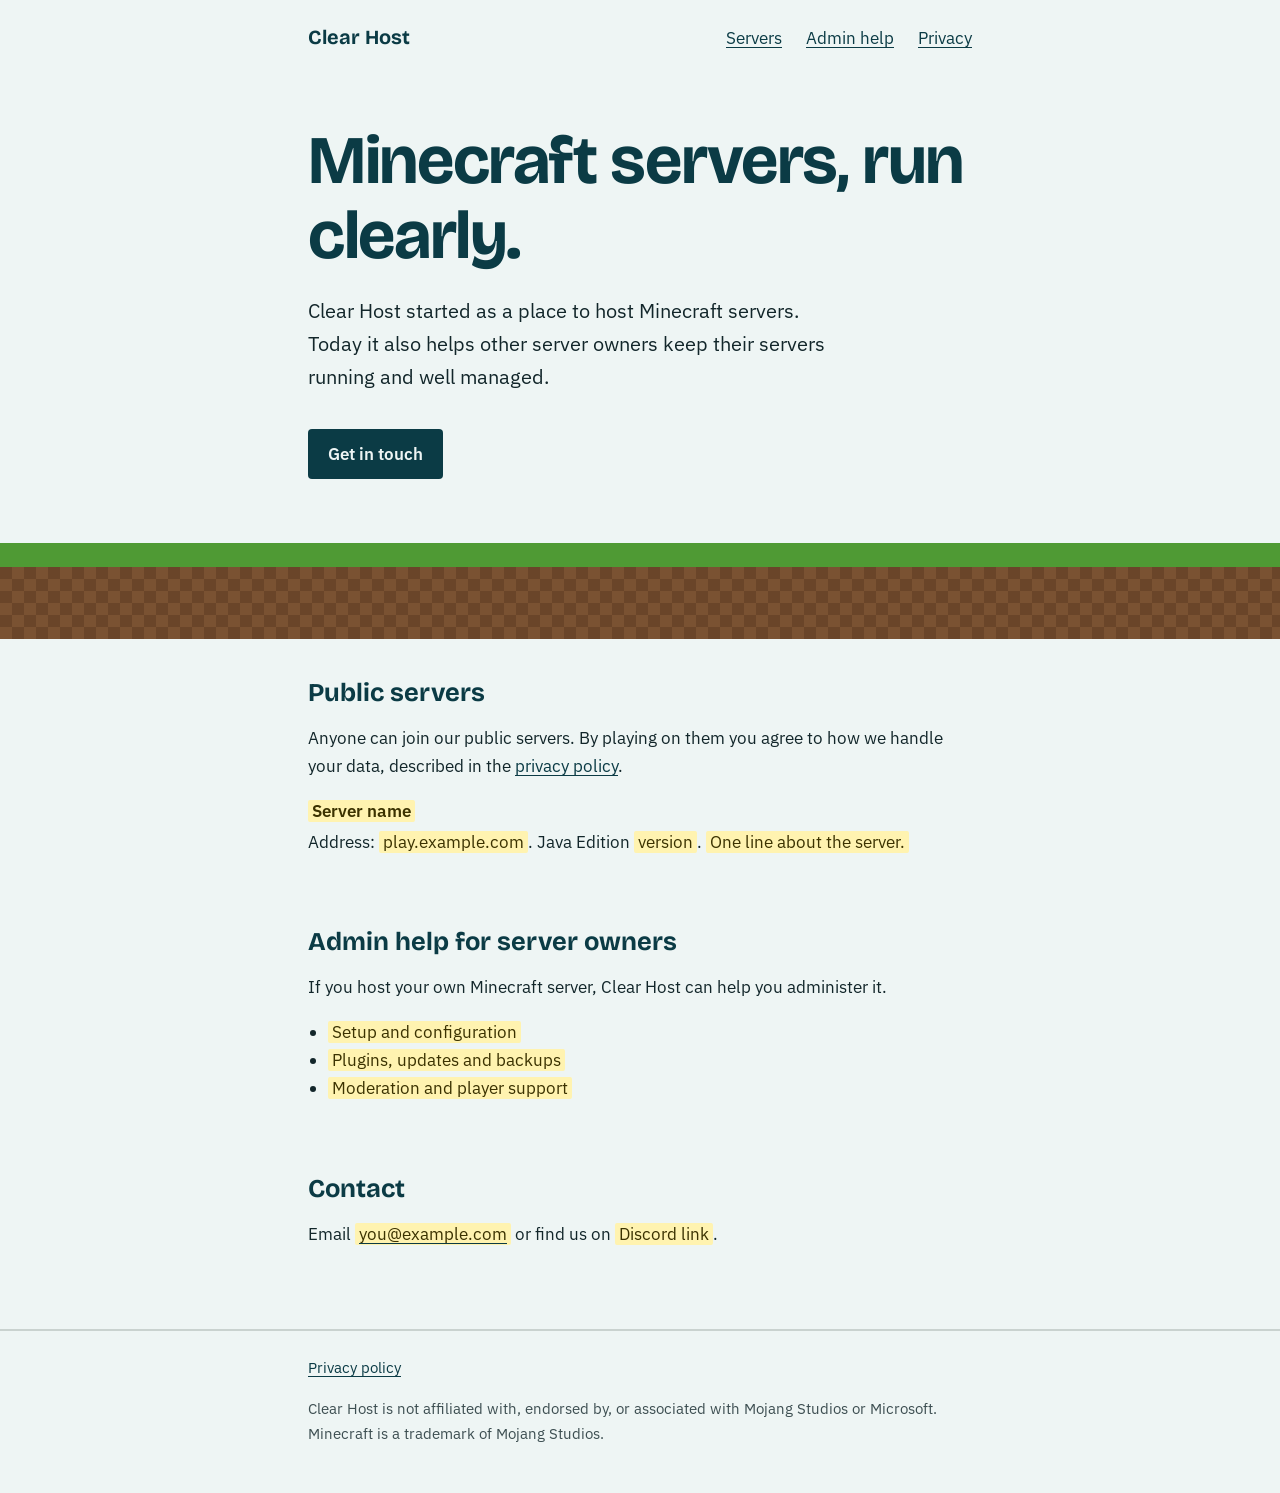
==== index.html @ 8996e6bd "Add files via upload" ====
<!DOCTYPE html>
<html lang="en">
<head>
  <meta charset="utf-8">
  <meta name="viewport" content="width=device-width, initial-scale=1, viewport-fit=cover">
  <title>Clear Host | Minecraft server hosting and administration</title>
  <meta name="description" content="Clear Host runs public Minecraft servers and helps other server owners with administration.">
  <link rel="preconnect" href="https://fonts.googleapis.com">
  <link rel="preconnect" href="https://fonts.gstatic.com" crossorigin>
  <link rel="stylesheet" href="https://fonts.googleapis.com/css2?family=Bricolage+Grotesque:wght@700&family=IBM+Plex+Sans:wght@400;600&display=swap">
  <link rel="stylesheet" href="style.css">
</head>
<body>
  <header class="top">
    <div class="wrap">
      <a class="brand" href="index.html">Clear Host</a>
      <nav>
        <a href="#servers">Servers</a>
        <a href="#admin">Admin help</a>
        <a href="privacy.html">Privacy</a>
      </nav>
    </div>
  </header>

  <main>
    <div class="wrap">
      <h1>Minecraft servers, run clearly.</h1>
      <p class="lead">Clear Host started as a place to host Minecraft servers. Today it also helps other server owners keep their servers running and well managed.</p>
      <a class="btn" href="#contact">Get in touch</a>
    </div>
    <div class="terrain" role="presentation"></div>

    <div class="wrap">
      <section id="servers">
        <h2>Public servers</h2>
        <p>Anyone can join our public servers. By playing on them you agree to how we handle your data, described in the <a href="privacy.html">privacy policy</a>.</p>
        <dl>
          <dt><span class="todo">Server name</span></dt>
          <dd>Address: <span class="todo">play.example.com</span>. Java Edition <span class="todo">version</span>. <span class="todo">One line about the server.</span></dd>
        </dl>
      </section>

      <section id="admin">
        <h2>Admin help for server owners</h2>
        <p>If you host your own Minecraft server, Clear Host can help you administer it.</p>
        <ul>
          <li><span class="todo">Setup and configuration</span></li>
          <li><span class="todo">Plugins, updates and backups</span></li>
          <li><span class="todo">Moderation and player support</span></li>
        </ul>
      </section>

      <section id="contact">
        <h2>Contact</h2>
        <p>Email <a href="mailto:you@example.com"><span class="todo">you@example.com</span></a> or find us on <span class="todo">Discord link</span>.</p>
      </section>
    </div>
  </main>

  <footer>
    <div class="wrap">
      <a href="privacy.html">Privacy policy</a>
      <p class="meta">Clear Host is not affiliated with, endorsed by, or associated with Mojang Studios or Microsoft. Minecraft is a trademark of Mojang Studios.</p>
    </div>
  </footer>
</body>
</html>
---- style.css ----
:root {
  --ice: #eef5f4;
  --water: #0b3b45;
  --ink: #12262a;
  --grass: #4f9a34;
  --dirt: #7a5232;
  --dirt-dark: #6a4529;
  --stone: #c9d2cf;
  box-sizing: border-box;
  padding-top: env(safe-area-inset-top, 0px);
  padding-bottom: env(safe-area-inset-bottom, 0px);
}
@media (prefers-color-scheme: dark) {
  :root:not([data-theme="light"]) {
    --ice: #0d1d20;
    --water: #9fd6de;
    --ink: #dbe8e6;
    --stone: #2b3d40;
  }
}
*, *::before, *::after { box-sizing: inherit; }
html { scroll-padding-top: 1rem; }
body {
  margin: 0;
  background: var(--ice);
  color: var(--ink);
  font: 1.0625rem/1.65 "IBM Plex Sans", system-ui, -apple-system, "Segoe UI", sans-serif;
}
a { color: var(--water); text-underline-offset: 3px; }
a:focus-visible, .btn:focus-visible { outline: 3px solid var(--grass); outline-offset: 3px; }
.wrap { max-width: 44rem; margin: 0 auto; padding: 0 1.25rem; }

header.top { padding: 1.5rem 0; }
header.top .wrap { display: flex; justify-content: space-between; align-items: baseline; gap: 1rem; flex-wrap: wrap; }
.brand { font: 700 1.25rem "Bricolage Grotesque", system-ui, sans-serif; color: var(--water); text-decoration: none; }
nav a { margin-left: 1.25rem; }

h1, h2 { font-family: "Bricolage Grotesque", system-ui, sans-serif; color: var(--water); line-height: 1.1; }
h1 { font-size: clamp(2.5rem, 8vw, 4.25rem); margin: 3rem 0 1rem; letter-spacing: -0.02em; }
h2 { font-size: 1.6rem; margin: 2.5rem 0 0.5rem; }
h3 { font-size: 1.1rem; margin: 1.5rem 0 0.25rem; }
.lead { font-size: 1.25rem; max-width: 34rem; }

.btn {
  display: inline-block; margin-top: 1rem; padding: 0.7rem 1.25rem;
  background: var(--water); color: var(--ice); font-weight: 600;
  text-decoration: none; border-radius: 4px;
}

.terrain {
  height: 96px; margin-top: 4rem;
  background:
    linear-gradient(var(--grass) 0 24px, transparent 24px),
    repeating-conic-gradient(var(--dirt) 0 25%, var(--dirt-dark) 0 50%) 0 0 / 24px 24px;
}

section { padding-bottom: 1rem; }
dl { margin: 1rem 0; }
dt { font-weight: 600; margin-top: 1rem; }
dd { margin: 0.15rem 0 0; }
.todo { background: #fff3b0; color: #3b3200; padding: 0 0.25rem; border-radius: 2px; }

footer { margin-top: 3rem; padding: 1.5rem 0 2rem; border-top: 2px solid var(--stone); font-size: 0.95rem; }
ul { padding-left: 1.25rem; }
.meta { font-size: 0.95rem; opacity: 0.8; }
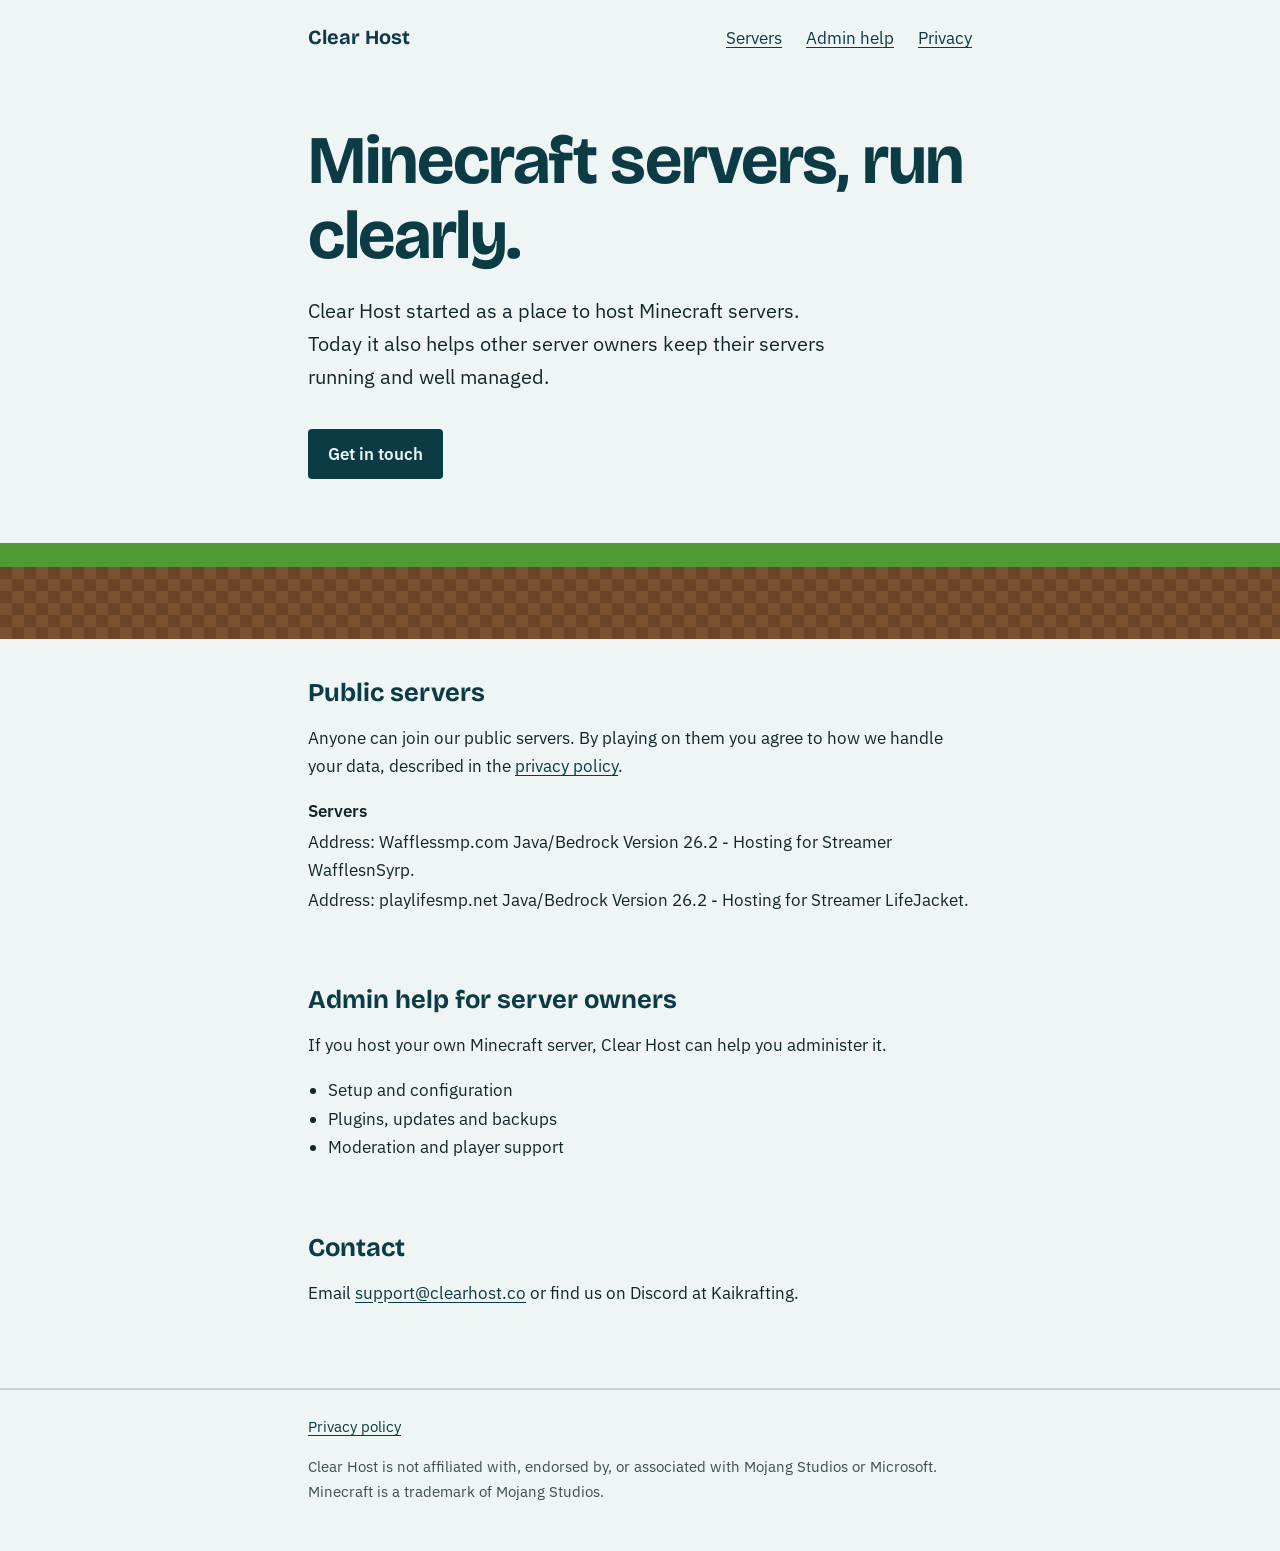
==== commit 23f30dce: "index.html Updated index on main page" ====
--- a/index.html
+++ b/index.html
@@ -35,8 +35,9 @@
         <h2>Public servers</h2>
         <p>Anyone can join our public servers. By playing on them you agree to how we handle your data, described in the <a href="privacy.html">privacy policy</a>.</p>
         <dl>
-          <dt><span class="todo">Server name</span></dt>
-          <dd>Address: <span class="todo">play.example.com</span>. Java Edition <span class="todo">version</span>. <span class="todo">One line about the server.</span></dd>
+          <dt>Servers</dt>
+          <dd>Address: Wafflessmp.com Java/Bedrock Version 26.2 - Hosting for Streamer WafflesnSyrp.</dd>
+          <dd>Address: playlifesmp.net Java/Bedrock Version 26.2 - Hosting for Streamer LifeJacket.</dd>
         </dl>
       </section>
 
@@ -44,15 +45,15 @@
         <h2>Admin help for server owners</h2>
         <p>If you host your own Minecraft server, Clear Host can help you administer it.</p>
         <ul>
-          <li><span class="todo">Setup and configuration</span></li>
-          <li><span class="todo">Plugins, updates and backups</span></li>
-          <li><span class="todo">Moderation and player support</span></li>
+          <li>Setup and configuration</li>
+          <li>Plugins, updates and backups</li>
+          <li>Moderation and player support</li>
         </ul>
       </section>
 
       <section id="contact">
         <h2>Contact</h2>
-        <p>Email <a href="mailto:you@example.com"><span class="todo">you@example.com</span></a> or find us on <span class="todo">Discord link</span>.</p>
+        <p>Email <a href="mailto:support@clearhost.co">support@clearhost.co</a> or find us on Discord at Kaikrafting.</p>
       </section>
     </div>
   </main>
